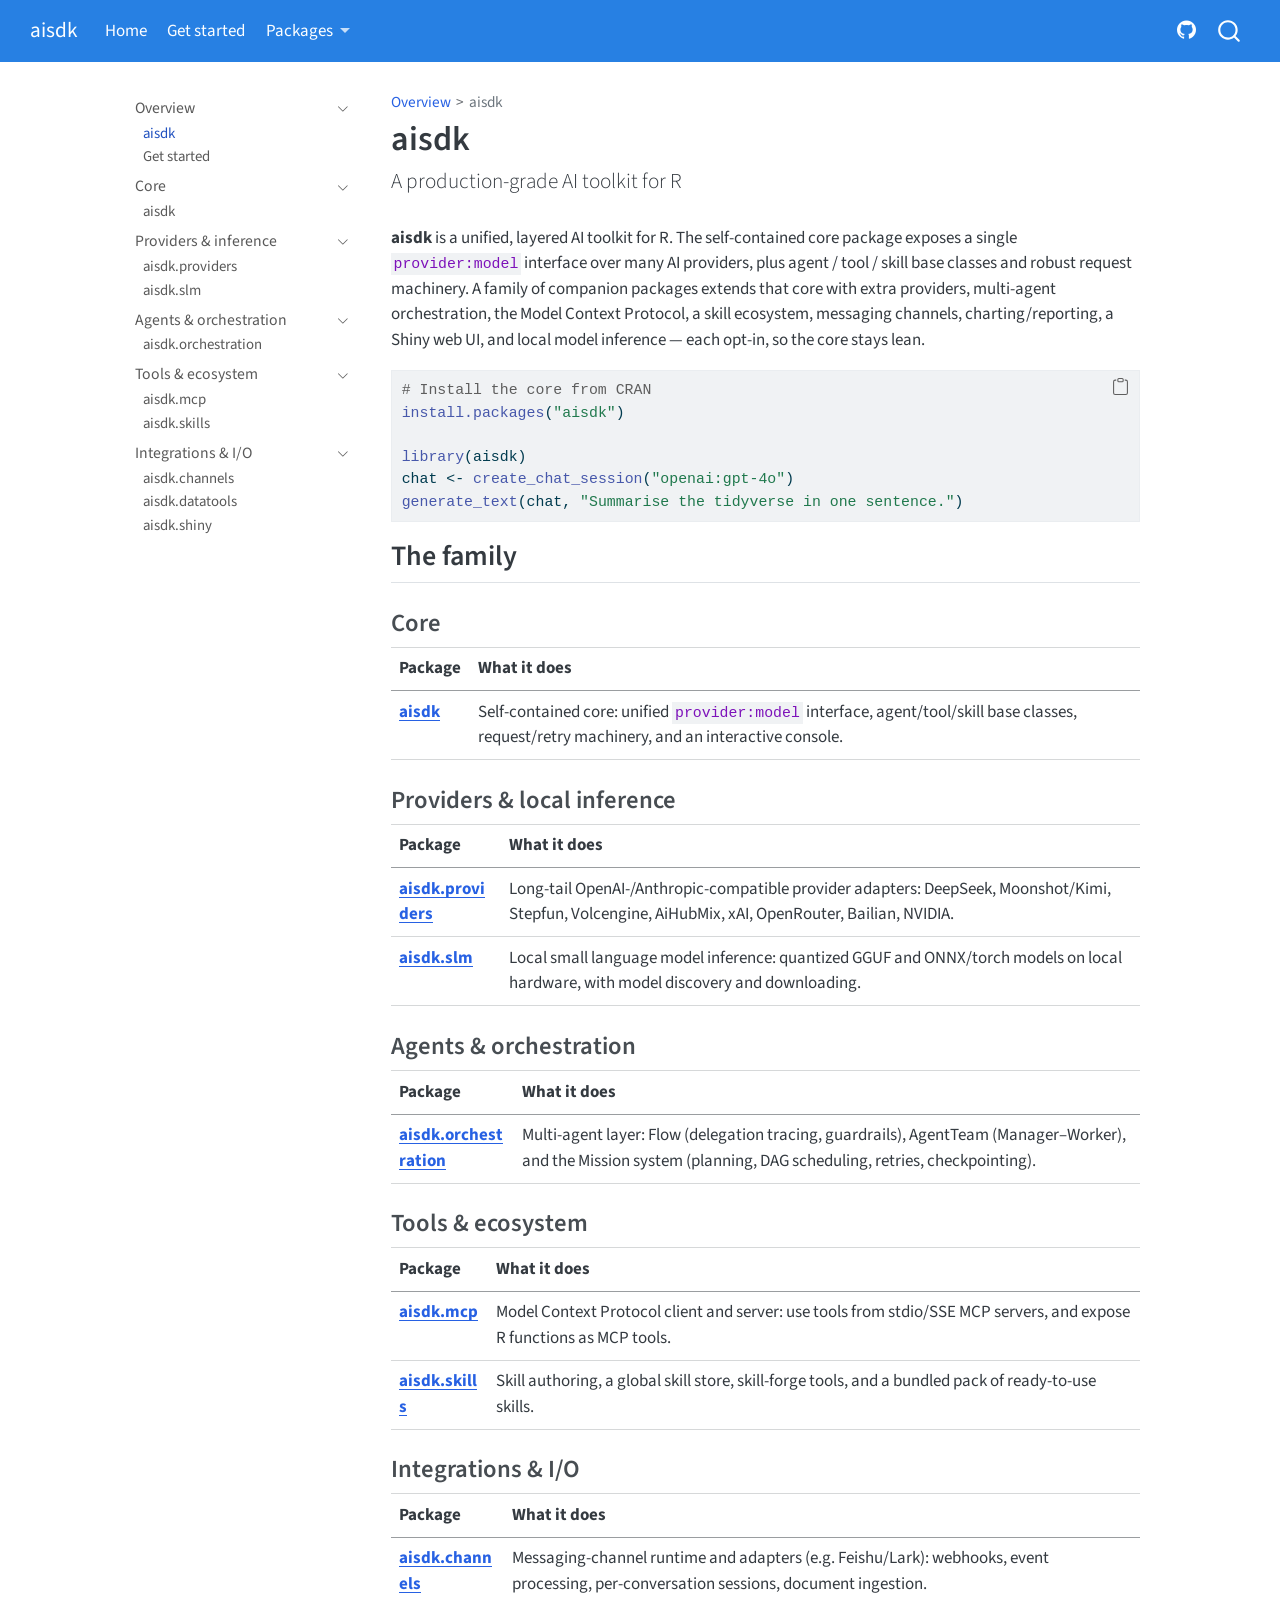
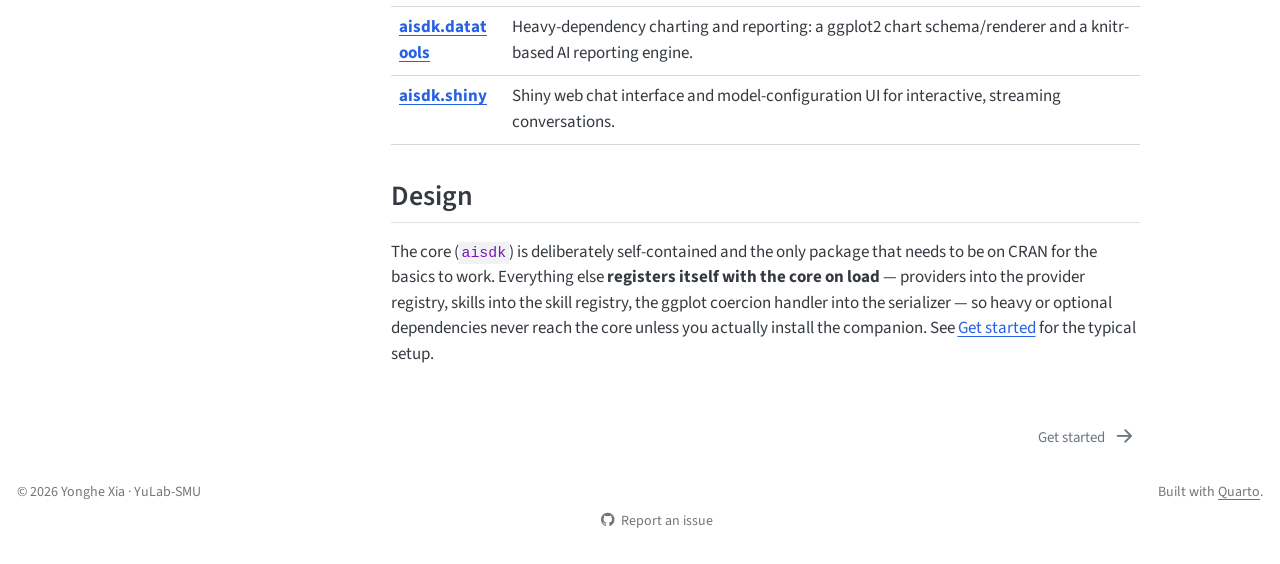
==== index.html @ 2c071e80 "deploy: 6eab7a9f416797c6654ba5c603236b5b524926e0" ====
<!DOCTYPE html>
<html xmlns="http://www.w3.org/1999/xhtml" lang="en" xml:lang="en"><head>

<meta charset="utf-8">
<meta name="generator" content="quarto-1.9.38">

<meta name="viewport" content="width=device-width, initial-scale=1.0, user-scalable=yes">


<title>aisdk</title>
<style>
/* Default styles provided by pandoc.
** See https://pandoc.org/MANUAL.html#variables-for-html for config info.
*/
code{white-space: pre-wrap;}
span.smallcaps{font-variant: small-caps;}
div.columns{display: flex; gap: min(4vw, 1.5em);}
div.column{flex: auto; overflow-x: auto;}
div.hanging-indent{margin-left: 1.5em; text-indent: -1.5em;}
ul.task-list{list-style: none;}
ul.task-list li input[type="checkbox"] {
  width: 0.8em;
  margin: 0 0.8em 0.2em -1em; /* quarto-specific, see https://github.com/quarto-dev/quarto-cli/issues/4556 */ 
  vertical-align: middle;
}
/* CSS for syntax highlighting */
html { -webkit-text-size-adjust: 100%; }
pre > code.sourceCode { white-space: pre; position: relative; }
pre > code.sourceCode > span { display: inline-block; line-height: 1.25; }
pre > code.sourceCode > span:empty { height: 1.2em; }
.sourceCode { overflow: visible; }
code.sourceCode > span { color: inherit; text-decoration: inherit; }
div.sourceCode { margin: 1em 0; }
pre.sourceCode { margin: 0; }
@media screen {
div.sourceCode { overflow: auto; }
}
@media print {
pre > code.sourceCode { white-space: pre-wrap; }
pre > code.sourceCode > span { text-indent: -5em; padding-left: 5em; }
}
pre.numberSource code
  { counter-reset: source-line 0; }
pre.numberSource code > span
  { position: relative; left: -4em; counter-increment: source-line; }
pre.numberSource code > span > a:first-child::before
  { content: counter(source-line);
    position: relative; left: -1em; text-align: right; vertical-align: baseline;
    border: none; display: inline-block;
    -webkit-touch-callout: none; -webkit-user-select: none;
    -khtml-user-select: none; -moz-user-select: none;
    -ms-user-select: none; user-select: none;
    padding: 0 4px; width: 4em;
  }
pre.numberSource { margin-left: 3em;  padding-left: 4px; }
div.sourceCode
  {   }
@media screen {
pre > code.sourceCode > span > a:first-child::before { text-decoration: underline; }
}
</style>


<script src="site_libs/quarto-nav/quarto-nav.js"></script>
<script src="site_libs/quarto-nav/headroom.min.js"></script>
<script src="site_libs/clipboard/clipboard.min.js"></script>
<script src="site_libs/quarto-search/autocomplete.umd.js"></script>
<script src="site_libs/quarto-search/fuse.min.js"></script>
<script src="site_libs/quarto-search/quarto-search.js"></script>
<meta name="quarto:offset" content="./">
<link href="./getting-started.html" rel="next">
<script src="site_libs/quarto-html/quarto.js" type="module"></script>
<script src="site_libs/quarto-html/tabsets/tabsets.js" type="module"></script>
<script src="site_libs/quarto-html/popper.min.js"></script>
<script src="site_libs/quarto-html/tippy.umd.min.js"></script>
<script src="site_libs/quarto-html/anchor.min.js"></script>
<link href="site_libs/quarto-html/tippy.css" rel="stylesheet">
<link href="site_libs/quarto-html/quarto-syntax-highlighting-15634bcf2e68342d4ad2dfa704d543f6.css" rel="stylesheet" id="quarto-text-highlighting-styles">
<script src="site_libs/bootstrap/bootstrap.min.js"></script>
<link href="site_libs/bootstrap/bootstrap-icons.css" rel="stylesheet">
<link href="site_libs/bootstrap/bootstrap-9aaadcc7bd3a96854312fb3be6956d5f.min.css" rel="stylesheet" append-hash="true" id="quarto-bootstrap" data-mode="light">
<script id="quarto-search-options" type="application/json">{
  "location": "navbar",
  "copy-button": false,
  "collapse-after": 3,
  "panel-placement": "end",
  "type": "overlay",
  "limit": 50,
  "keyboard-shortcut": [
    "f",
    "/",
    "s"
  ],
  "show-item-context": false,
  "language": {
    "search-no-results-text": "No results",
    "search-matching-documents-text": "matching documents",
    "search-copy-link-title": "Copy link to search",
    "search-hide-matches-text": "Hide additional matches",
    "search-more-match-text": "more match in this document",
    "search-more-matches-text": "more matches in this document",
    "search-clear-button-title": "Clear",
    "search-text-placeholder": "",
    "search-detached-cancel-button-title": "Cancel",
    "search-submit-button-title": "Submit",
    "search-label": "Search"
  }
}</script>


</head>

<body class="nav-sidebar floating nav-fixed fullcontent quarto-light">

<div id="quarto-search-results"></div>
  <header id="quarto-header" class="headroom fixed-top">
    <nav class="navbar navbar-expand-lg " data-bs-theme="dark">
      <div class="navbar-container container-fluid">
      <div class="navbar-brand-container mx-auto">
    <a class="navbar-brand" href="./index.html">
    <span class="navbar-title">aisdk</span>
    </a>
  </div>
            <div id="quarto-search" class="" title="Search"></div>
          <button class="navbar-toggler" type="button" data-bs-toggle="collapse" data-bs-target="#navbarCollapse" aria-controls="navbarCollapse" role="menu" aria-expanded="false" aria-label="Toggle navigation" onclick="if (window.quartoToggleHeadroom) { window.quartoToggleHeadroom(); }">
  <span class="navbar-toggler-icon"></span>
</button>
          <div class="collapse navbar-collapse" id="navbarCollapse">
            <ul class="navbar-nav navbar-nav-scroll me-auto">
  <li class="nav-item">
    <a class="nav-link active" href="./index.html" aria-current="page"> 
<span class="menu-text">Home</span></a>
  </li>  
  <li class="nav-item">
    <a class="nav-link" href="./getting-started.html"> 
<span class="menu-text">Get started</span></a>
  </li>  
  <li class="nav-item dropdown ">
    <a class="nav-link dropdown-toggle" href="#" id="nav-menu-packages" role="link" data-bs-toggle="dropdown" aria-expanded="false">
 <span class="menu-text">Packages</span>
    </a>
    <ul class="dropdown-menu" aria-labelledby="nav-menu-packages">    
        <li>
    <a class="dropdown-item" href="./packages/aisdk.html">
 <span class="dropdown-text">aisdk — core</span></a>
  </li>  
        <li><hr class="dropdown-divider"></li>
        <li>
    <a class="dropdown-item" href="./packages/aisdk.providers.html">
 <span class="dropdown-text">aisdk.providers — provider adapters</span></a>
  </li>  
        <li>
    <a class="dropdown-item" href="./packages/aisdk.slm.html">
 <span class="dropdown-text">aisdk.slm — local inference</span></a>
  </li>  
        <li><hr class="dropdown-divider"></li>
        <li>
    <a class="dropdown-item" href="./packages/aisdk.orchestration.html">
 <span class="dropdown-text">aisdk.orchestration — multi-agent</span></a>
  </li>  
        <li>
    <a class="dropdown-item" href="./packages/aisdk.mcp.html">
 <span class="dropdown-text">aisdk.mcp — MCP client/server</span></a>
  </li>  
        <li>
    <a class="dropdown-item" href="./packages/aisdk.skills.html">
 <span class="dropdown-text">aisdk.skills — skill ecosystem</span></a>
  </li>  
        <li><hr class="dropdown-divider"></li>
        <li>
    <a class="dropdown-item" href="./packages/aisdk.channels.html">
 <span class="dropdown-text">aisdk.channels — messaging</span></a>
  </li>  
        <li>
    <a class="dropdown-item" href="./packages/aisdk.datatools.html">
 <span class="dropdown-text">aisdk.datatools — charts &amp; reports</span></a>
  </li>  
        <li>
    <a class="dropdown-item" href="./packages/aisdk.shiny.html">
 <span class="dropdown-text">aisdk.shiny — web UI</span></a>
  </li>  
    </ul>
  </li>
</ul>
            <ul class="navbar-nav navbar-nav-scroll ms-auto">
  <li class="nav-item compact">
    <a class="nav-link" href="https://github.com/YuLab-SMU/aisdk"> <i class="bi bi-github" role="img" aria-label="GitHub">
</i> 
<span class="menu-text"></span></a>
  </li>  
</ul>
          </div> <!-- /navcollapse -->
            <div class="quarto-navbar-tools">
</div>
      </div> <!-- /container-fluid -->
    </nav>
  <nav class="quarto-secondary-nav">
    <div class="container-fluid d-flex">
      <button type="button" class="quarto-btn-toggle btn" data-bs-toggle="collapse" role="button" data-bs-target=".quarto-sidebar-collapse-item" aria-controls="quarto-sidebar" aria-expanded="false" aria-label="Toggle sidebar navigation" onclick="if (window.quartoToggleHeadroom) { window.quartoToggleHeadroom(); }">
        <i class="bi bi-layout-text-sidebar-reverse"></i>
      </button>
        <nav class="quarto-page-breadcrumbs" aria-label="breadcrumb"><ol class="breadcrumb"><li class="breadcrumb-item"><a href="./index.html">Overview</a></li><li class="breadcrumb-item"><a href="./index.html">aisdk</a></li></ol></nav>
        <a class="flex-grow-1" role="navigation" data-bs-toggle="collapse" data-bs-target=".quarto-sidebar-collapse-item" aria-controls="quarto-sidebar" aria-expanded="false" aria-label="Toggle sidebar navigation" onclick="if (window.quartoToggleHeadroom) { window.quartoToggleHeadroom(); }">      
        </a>
    </div>
  </nav>
</header>
<!-- content -->
<div id="quarto-content" class="quarto-container page-columns page-rows-contents page-layout-article page-navbar">
<!-- sidebar -->
  <nav id="quarto-sidebar" class="sidebar collapse collapse-horizontal quarto-sidebar-collapse-item sidebar-navigation floating overflow-auto">
    <div class="sidebar-menu-container"> 
    <ul class="list-unstyled mt-1">
        <li class="sidebar-item sidebar-item-section">
      <div class="sidebar-item-container"> 
            <a class="sidebar-item-text sidebar-link text-start" data-bs-toggle="collapse" data-bs-target="#quarto-sidebar-section-1" role="navigation" aria-expanded="true">
 <span class="menu-text">Overview</span></a>
          <a class="sidebar-item-toggle text-start" data-bs-toggle="collapse" data-bs-target="#quarto-sidebar-section-1" role="navigation" aria-expanded="true" aria-label="Toggle section">
            <i class="bi bi-chevron-right ms-2"></i>
          </a> 
      </div>
      <ul id="quarto-sidebar-section-1" class="collapse list-unstyled sidebar-section depth1 show">  
          <li class="sidebar-item">
  <div class="sidebar-item-container"> 
  <a href="./index.html" class="sidebar-item-text sidebar-link active">
 <span class="menu-text">aisdk</span></a>
  </div>
</li>
          <li class="sidebar-item">
  <div class="sidebar-item-container"> 
  <a href="./getting-started.html" class="sidebar-item-text sidebar-link">
 <span class="menu-text">Get started</span></a>
  </div>
</li>
      </ul>
  </li>
        <li class="sidebar-item sidebar-item-section">
      <div class="sidebar-item-container"> 
            <a class="sidebar-item-text sidebar-link text-start" data-bs-toggle="collapse" data-bs-target="#quarto-sidebar-section-2" role="navigation" aria-expanded="true">
 <span class="menu-text">Core</span></a>
          <a class="sidebar-item-toggle text-start" data-bs-toggle="collapse" data-bs-target="#quarto-sidebar-section-2" role="navigation" aria-expanded="true" aria-label="Toggle section">
            <i class="bi bi-chevron-right ms-2"></i>
          </a> 
      </div>
      <ul id="quarto-sidebar-section-2" class="collapse list-unstyled sidebar-section depth1 show">  
          <li class="sidebar-item">
  <div class="sidebar-item-container"> 
  <a href="./packages/aisdk.html" class="sidebar-item-text sidebar-link">
 <span class="menu-text">aisdk</span></a>
  </div>
</li>
      </ul>
  </li>
        <li class="sidebar-item sidebar-item-section">
      <div class="sidebar-item-container"> 
            <a class="sidebar-item-text sidebar-link text-start" data-bs-toggle="collapse" data-bs-target="#quarto-sidebar-section-3" role="navigation" aria-expanded="true">
 <span class="menu-text">Providers &amp; inference</span></a>
          <a class="sidebar-item-toggle text-start" data-bs-toggle="collapse" data-bs-target="#quarto-sidebar-section-3" role="navigation" aria-expanded="true" aria-label="Toggle section">
            <i class="bi bi-chevron-right ms-2"></i>
          </a> 
      </div>
      <ul id="quarto-sidebar-section-3" class="collapse list-unstyled sidebar-section depth1 show">  
          <li class="sidebar-item">
  <div class="sidebar-item-container"> 
  <a href="./packages/aisdk.providers.html" class="sidebar-item-text sidebar-link">
 <span class="menu-text">aisdk.providers</span></a>
  </div>
</li>
          <li class="sidebar-item">
  <div class="sidebar-item-container"> 
  <a href="./packages/aisdk.slm.html" class="sidebar-item-text sidebar-link">
 <span class="menu-text">aisdk.slm</span></a>
  </div>
</li>
      </ul>
  </li>
        <li class="sidebar-item sidebar-item-section">
      <div class="sidebar-item-container"> 
            <a class="sidebar-item-text sidebar-link text-start" data-bs-toggle="collapse" data-bs-target="#quarto-sidebar-section-4" role="navigation" aria-expanded="true">
 <span class="menu-text">Agents &amp; orchestration</span></a>
          <a class="sidebar-item-toggle text-start" data-bs-toggle="collapse" data-bs-target="#quarto-sidebar-section-4" role="navigation" aria-expanded="true" aria-label="Toggle section">
            <i class="bi bi-chevron-right ms-2"></i>
          </a> 
      </div>
      <ul id="quarto-sidebar-section-4" class="collapse list-unstyled sidebar-section depth1 show">  
          <li class="sidebar-item">
  <div class="sidebar-item-container"> 
  <a href="./packages/aisdk.orchestration.html" class="sidebar-item-text sidebar-link">
 <span class="menu-text">aisdk.orchestration</span></a>
  </div>
</li>
      </ul>
  </li>
        <li class="sidebar-item sidebar-item-section">
      <div class="sidebar-item-container"> 
            <a class="sidebar-item-text sidebar-link text-start" data-bs-toggle="collapse" data-bs-target="#quarto-sidebar-section-5" role="navigation" aria-expanded="true">
 <span class="menu-text">Tools &amp; ecosystem</span></a>
          <a class="sidebar-item-toggle text-start" data-bs-toggle="collapse" data-bs-target="#quarto-sidebar-section-5" role="navigation" aria-expanded="true" aria-label="Toggle section">
            <i class="bi bi-chevron-right ms-2"></i>
          </a> 
      </div>
      <ul id="quarto-sidebar-section-5" class="collapse list-unstyled sidebar-section depth1 show">  
          <li class="sidebar-item">
  <div class="sidebar-item-container"> 
  <a href="./packages/aisdk.mcp.html" class="sidebar-item-text sidebar-link">
 <span class="menu-text">aisdk.mcp</span></a>
  </div>
</li>
          <li class="sidebar-item">
  <div class="sidebar-item-container"> 
  <a href="./packages/aisdk.skills.html" class="sidebar-item-text sidebar-link">
 <span class="menu-text">aisdk.skills</span></a>
  </div>
</li>
      </ul>
  </li>
        <li class="sidebar-item sidebar-item-section">
      <div class="sidebar-item-container"> 
            <a class="sidebar-item-text sidebar-link text-start" data-bs-toggle="collapse" data-bs-target="#quarto-sidebar-section-6" role="navigation" aria-expanded="true">
 <span class="menu-text">Integrations &amp; I/O</span></a>
          <a class="sidebar-item-toggle text-start" data-bs-toggle="collapse" data-bs-target="#quarto-sidebar-section-6" role="navigation" aria-expanded="true" aria-label="Toggle section">
            <i class="bi bi-chevron-right ms-2"></i>
          </a> 
      </div>
      <ul id="quarto-sidebar-section-6" class="collapse list-unstyled sidebar-section depth1 show">  
          <li class="sidebar-item">
  <div class="sidebar-item-container"> 
  <a href="./packages/aisdk.channels.html" class="sidebar-item-text sidebar-link">
 <span class="menu-text">aisdk.channels</span></a>
  </div>
</li>
          <li class="sidebar-item">
  <div class="sidebar-item-container"> 
  <a href="./packages/aisdk.datatools.html" class="sidebar-item-text sidebar-link">
 <span class="menu-text">aisdk.datatools</span></a>
  </div>
</li>
          <li class="sidebar-item">
  <div class="sidebar-item-container"> 
  <a href="./packages/aisdk.shiny.html" class="sidebar-item-text sidebar-link">
 <span class="menu-text">aisdk.shiny</span></a>
  </div>
</li>
      </ul>
  </li>
    </ul>
    </div>
</nav>
<div id="quarto-sidebar-glass" class="quarto-sidebar-collapse-item" data-bs-toggle="collapse" data-bs-target=".quarto-sidebar-collapse-item"></div>
<!-- margin-sidebar -->
    
<!-- main -->
<main class="content" id="quarto-document-content">

<header id="title-block-header" class="quarto-title-block default"><nav class="quarto-page-breadcrumbs quarto-title-breadcrumbs d-none d-lg-block" aria-label="breadcrumb"><ol class="breadcrumb"><li class="breadcrumb-item"><a href="./index.html">Overview</a></li><li class="breadcrumb-item"><a href="./index.html">aisdk</a></li></ol></nav>
<div class="quarto-title">
<h1 class="title">aisdk</h1>
<p class="subtitle lead">A production-grade AI toolkit for R</p>
</div>



<div class="quarto-title-meta">

    
  
    
  </div>
  


</header>


<p><strong>aisdk</strong> is a unified, layered AI toolkit for R. The self-contained core package exposes a single <code>provider:model</code> interface over many AI providers, plus agent / tool / skill base classes and robust request machinery. A family of companion packages extends that core with extra providers, multi-agent orchestration, the Model Context Protocol, a skill ecosystem, messaging channels, charting/reporting, a Shiny web UI, and local model inference — each opt-in, so the core stays lean.</p>
<div class="code-copy-outer-scaffold"><div class="sourceCode" id="cb1"><pre class="sourceCode r code-with-copy"><code class="sourceCode r"><span id="cb1-1"><a href="#cb1-1" aria-hidden="true" tabindex="-1"></a><span class="co"># Install the core from CRAN</span></span>
<span id="cb1-2"><a href="#cb1-2" aria-hidden="true" tabindex="-1"></a><span class="fu">install.packages</span>(<span class="st">"aisdk"</span>)</span>
<span id="cb1-3"><a href="#cb1-3" aria-hidden="true" tabindex="-1"></a></span>
<span id="cb1-4"><a href="#cb1-4" aria-hidden="true" tabindex="-1"></a><span class="fu">library</span>(aisdk)</span>
<span id="cb1-5"><a href="#cb1-5" aria-hidden="true" tabindex="-1"></a>chat <span class="ot">&lt;-</span> <span class="fu">create_chat_session</span>(<span class="st">"openai:gpt-4o"</span>)</span>
<span id="cb1-6"><a href="#cb1-6" aria-hidden="true" tabindex="-1"></a><span class="fu">generate_text</span>(chat, <span class="st">"Summarise the tidyverse in one sentence."</span>)</span></code></pre></div><button title="Copy to Clipboard" class="code-copy-button"><i class="bi"></i></button></div>
<section id="the-family" class="level2">
<h2 class="anchored" data-anchor-id="the-family">The family</h2>
<section id="core" class="level3">
<h3 class="anchored" data-anchor-id="core">Core</h3>
<table class="caption-top table">
<thead>
<tr class="header">
<th>Package</th>
<th>What it does</th>
</tr>
</thead>
<tbody>
<tr class="odd">
<td><a href="./packages/aisdk.html"><strong>aisdk</strong></a></td>
<td>Self-contained core: unified <code>provider:model</code> interface, agent/tool/skill base classes, request/retry machinery, and an interactive console.</td>
</tr>
</tbody>
</table>
</section>
<section id="providers-local-inference" class="level3">
<h3 class="anchored" data-anchor-id="providers-local-inference">Providers &amp; local inference</h3>
<table class="caption-top table">
<thead>
<tr class="header">
<th>Package</th>
<th>What it does</th>
</tr>
</thead>
<tbody>
<tr class="odd">
<td><a href="./packages/aisdk.providers.html"><strong>aisdk.providers</strong></a></td>
<td>Long-tail OpenAI-/Anthropic-compatible provider adapters: DeepSeek, Moonshot/Kimi, Stepfun, Volcengine, AiHubMix, xAI, OpenRouter, Bailian, NVIDIA.</td>
</tr>
<tr class="even">
<td><a href="./packages/aisdk.slm.html"><strong>aisdk.slm</strong></a></td>
<td>Local small language model inference: quantized GGUF and ONNX/torch models on local hardware, with model discovery and downloading.</td>
</tr>
</tbody>
</table>
</section>
<section id="agents-orchestration" class="level3">
<h3 class="anchored" data-anchor-id="agents-orchestration">Agents &amp; orchestration</h3>
<table class="caption-top table">
<thead>
<tr class="header">
<th>Package</th>
<th>What it does</th>
</tr>
</thead>
<tbody>
<tr class="odd">
<td><a href="./packages/aisdk.orchestration.html"><strong>aisdk.orchestration</strong></a></td>
<td>Multi-agent layer: Flow (delegation tracing, guardrails), AgentTeam (Manager–Worker), and the Mission system (planning, DAG scheduling, retries, checkpointing).</td>
</tr>
</tbody>
</table>
</section>
<section id="tools-ecosystem" class="level3">
<h3 class="anchored" data-anchor-id="tools-ecosystem">Tools &amp; ecosystem</h3>
<table class="caption-top table">
<thead>
<tr class="header">
<th>Package</th>
<th>What it does</th>
</tr>
</thead>
<tbody>
<tr class="odd">
<td><a href="./packages/aisdk.mcp.html"><strong>aisdk.mcp</strong></a></td>
<td>Model Context Protocol client and server: use tools from stdio/SSE MCP servers, and expose R functions as MCP tools.</td>
</tr>
<tr class="even">
<td><a href="./packages/aisdk.skills.html"><strong>aisdk.skills</strong></a></td>
<td>Skill authoring, a global skill store, skill-forge tools, and a bundled pack of ready-to-use skills.</td>
</tr>
</tbody>
</table>
</section>
<section id="integrations-io" class="level3">
<h3 class="anchored" data-anchor-id="integrations-io">Integrations &amp; I/O</h3>
<table class="caption-top table">
<thead>
<tr class="header">
<th>Package</th>
<th>What it does</th>
</tr>
</thead>
<tbody>
<tr class="odd">
<td><a href="./packages/aisdk.channels.html"><strong>aisdk.channels</strong></a></td>
<td>Messaging-channel runtime and adapters (e.g.&nbsp;Feishu/Lark): webhooks, event processing, per-conversation sessions, document ingestion.</td>
</tr>
<tr class="even">
<td><a href="./packages/aisdk.datatools.html"><strong>aisdk.datatools</strong></a></td>
<td>Heavy-dependency charting and reporting: a ggplot2 chart schema/renderer and a knitr-based AI reporting engine.</td>
</tr>
<tr class="odd">
<td><a href="./packages/aisdk.shiny.html"><strong>aisdk.shiny</strong></a></td>
<td>Shiny web chat interface and model-configuration UI for interactive, streaming conversations.</td>
</tr>
</tbody>
</table>
</section>
</section>
<section id="design" class="level2">
<h2 class="anchored" data-anchor-id="design">Design</h2>
<p>The core (<code>aisdk</code>) is deliberately self-contained and the only package that needs to be on CRAN for the basics to work. Everything else <strong>registers itself with the core on load</strong> — providers into the provider registry, skills into the skill registry, the ggplot coercion handler into the serializer — so heavy or optional dependencies never reach the core unless you actually install the companion. See <a href="./getting-started.html">Get started</a> for the typical setup.</p>


</section>

</main> <!-- /main -->
<script id="quarto-html-after-body" type="application/javascript">
  window.document.addEventListener("DOMContentLoaded", function (event) {
    const icon = "";
    const anchorJS = new window.AnchorJS();
    anchorJS.options = {
      placement: 'right',
      icon: icon
    };
    anchorJS.add('.anchored');
    const isCodeAnnotation = (el) => {
      for (const clz of el.classList) {
        if (clz.startsWith('code-annotation-')) {                     
          return true;
        }
      }
      return false;
    }
    const onCopySuccess = function(e) {
      // button target
      const button = e.trigger;
      // don't keep focus
      button.blur();
      // flash "checked"
      button.classList.add('code-copy-button-checked');
      var currentTitle = button.getAttribute("title");
      button.setAttribute("title", "Copied!");
      let tooltip;
      if (window.bootstrap) {
        button.setAttribute("data-bs-toggle", "tooltip");
        button.setAttribute("data-bs-placement", "left");
        button.setAttribute("data-bs-title", "Copied!");
        tooltip = new bootstrap.Tooltip(button, 
          { trigger: "manual", 
            customClass: "code-copy-button-tooltip",
            offset: [0, -8]});
        tooltip.show();    
      }
      setTimeout(function() {
        if (tooltip) {
          tooltip.hide();
          button.removeAttribute("data-bs-title");
          button.removeAttribute("data-bs-toggle");
          button.removeAttribute("data-bs-placement");
        }
        button.setAttribute("title", currentTitle);
        button.classList.remove('code-copy-button-checked');
      }, 1000);
      // clear code selection
      e.clearSelection();
    }
    const getTextToCopy = function(trigger) {
      const outerScaffold = trigger.parentElement.cloneNode(true);
      const codeEl = outerScaffold.querySelector('code');
      for (const childEl of codeEl.children) {
        if (isCodeAnnotation(childEl)) {
          childEl.remove();
        }
      }
      return codeEl.innerText;
    }
    const clipboard = new window.ClipboardJS('.code-copy-button:not([data-in-quarto-modal])', {
      text: getTextToCopy
    });
    clipboard.on('success', onCopySuccess);
    if (window.document.getElementById('quarto-embedded-source-code-modal')) {
      const clipboardModal = new window.ClipboardJS('.code-copy-button[data-in-quarto-modal]', {
        text: getTextToCopy,
        container: window.document.getElementById('quarto-embedded-source-code-modal')
      });
      clipboardModal.on('success', onCopySuccess);
    }
      var localhostRegex = new RegExp(/^(?:http|https):\/\/localhost\:?[0-9]*\//);
      var mailtoRegex = new RegExp(/^mailto:/);
        var filterRegex = new RegExp("https:\/\/yulab-smu\.github\.io\/aisdk-docs\/");
      var isInternal = (href) => {
          return filterRegex.test(href) || localhostRegex.test(href) || mailtoRegex.test(href);
      }
      // Inspect non-navigation links and adorn them if external
     var links = window.document.querySelectorAll('a[href]:not(.nav-link):not(.navbar-brand):not(.toc-action):not(.sidebar-link):not(.sidebar-item-toggle):not(.pagination-link):not(.no-external):not([aria-hidden]):not(.dropdown-item):not(.quarto-navigation-tool):not(.about-link)');
      for (var i=0; i<links.length; i++) {
        const link = links[i];
        if (!isInternal(link.href)) {
          // undo the damage that might have been done by quarto-nav.js in the case of
          // links that we want to consider external
          if (link.dataset.originalHref !== undefined) {
            link.href = link.dataset.originalHref;
          }
        }
      }
    function tippyHover(el, contentFn, onTriggerFn, onUntriggerFn) {
      const config = {
        allowHTML: true,
        maxWidth: 500,
        delay: 100,
        arrow: false,
        appendTo: function(el) {
            return el.parentElement;
        },
        interactive: true,
        interactiveBorder: 10,
        theme: 'quarto',
        placement: 'bottom-start',
      };
      if (contentFn) {
        config.content = contentFn;
      }
      if (onTriggerFn) {
        config.onTrigger = onTriggerFn;
      }
      if (onUntriggerFn) {
        config.onUntrigger = onUntriggerFn;
      }
      window.tippy(el, config); 
    }
    const noterefs = window.document.querySelectorAll('a[role="doc-noteref"]');
    for (var i=0; i<noterefs.length; i++) {
      const ref = noterefs[i];
      tippyHover(ref, function() {
        // use id or data attribute instead here
        let href = ref.getAttribute('data-footnote-href') || ref.getAttribute('href');
        try { href = new URL(href).hash; } catch {}
        const id = href.replace(/^#\/?/, "");
        const note = window.document.getElementById(id);
        if (note) {
          return note.innerHTML;
        } else {
          return "";
        }
      });
    }
    const xrefs = window.document.querySelectorAll('a.quarto-xref');
    const processXRef = (id, note) => {
      // Strip column container classes
      const stripColumnClz = (el) => {
        el.classList.remove("page-full", "page-columns");
        if (el.children) {
          for (const child of el.children) {
            stripColumnClz(child);
          }
        }
      }
      stripColumnClz(note)
      if (id === null || id.startsWith('sec-')) {
        // Special case sections, only their first couple elements
        const container = document.createElement("div");
        if (note.children && note.children.length > 2) {
          container.appendChild(note.children[0].cloneNode(true));
          for (let i = 1; i < note.children.length; i++) {
            const child = note.children[i];
            if (child.tagName === "P" && child.innerText === "") {
              continue;
            } else {
              container.appendChild(child.cloneNode(true));
              break;
            }
          }
          if (window.Quarto?.typesetMath) {
            window.Quarto.typesetMath(container);
          }
          return container.innerHTML
        } else {
          if (window.Quarto?.typesetMath) {
            window.Quarto.typesetMath(note);
          }
          return note.innerHTML;
        }
      } else {
        // Remove any anchor links if they are present
        const anchorLink = note.querySelector('a.anchorjs-link');
        if (anchorLink) {
          anchorLink.remove();
        }
        if (window.Quarto?.typesetMath) {
          window.Quarto.typesetMath(note);
        }
        if (note.classList.contains("callout")) {
          return note.outerHTML;
        } else {
          return note.innerHTML;
        }
      }
    }
    for (var i=0; i<xrefs.length; i++) {
      const xref = xrefs[i];
      tippyHover(xref, undefined, function(instance) {
        instance.disable();
        let url = xref.getAttribute('href');
        let hash = undefined; 
        if (url.startsWith('#')) {
          hash = url;
        } else {
          try { hash = new URL(url).hash; } catch {}
        }
        if (hash) {
          const id = hash.replace(/^#\/?/, "");
          const note = window.document.getElementById(id);
          if (note !== null) {
            try {
              const html = processXRef(id, note.cloneNode(true));
              instance.setContent(html);
            } finally {
              instance.enable();
              instance.show();
            }
          } else {
            // See if we can fetch this
            fetch(url.split('#')[0])
            .then(res => res.text())
            .then(html => {
              const parser = new DOMParser();
              const htmlDoc = parser.parseFromString(html, "text/html");
              const note = htmlDoc.getElementById(id);
              if (note !== null) {
                const html = processXRef(id, note);
                instance.setContent(html);
              } 
            }).finally(() => {
              instance.enable();
              instance.show();
            });
          }
        } else {
          // See if we can fetch a full url (with no hash to target)
          // This is a special case and we should probably do some content thinning / targeting
          fetch(url)
          .then(res => res.text())
          .then(html => {
            const parser = new DOMParser();
            const htmlDoc = parser.parseFromString(html, "text/html");
            const note = htmlDoc.querySelector('main.content');
            if (note !== null) {
              // This should only happen for chapter cross references
              // (since there is no id in the URL)
              // remove the first header
              if (note.children.length > 0 && note.children[0].tagName === "HEADER") {
                note.children[0].remove();
              }
              const html = processXRef(null, note);
              instance.setContent(html);
            } 
          }).finally(() => {
            instance.enable();
            instance.show();
          });
        }
      }, function(instance) {
      });
    }
        let selectedAnnoteEl;
        const selectorForAnnotation = ( cell, annotation) => {
          let cellAttr = 'data-code-cell="' + cell + '"';
          let lineAttr = 'data-code-annotation="' +  annotation + '"';
          const selector = 'span[' + cellAttr + '][' + lineAttr + ']';
          return selector;
        }
        const selectCodeLines = (annoteEl) => {
          const doc = window.document;
          const targetCell = annoteEl.getAttribute("data-target-cell");
          const targetAnnotation = annoteEl.getAttribute("data-target-annotation");
          const annoteSpan = window.document.querySelector(selectorForAnnotation(targetCell, targetAnnotation));
          const lines = annoteSpan.getAttribute("data-code-lines").split(",");
          const lineIds = lines.map((line) => {
            return targetCell + "-" + line;
          })
          let top = null;
          let height = null;
          let parent = null;
          if (lineIds.length > 0) {
              //compute the position of the single el (top and bottom and make a div)
              const el = window.document.getElementById(lineIds[0]);
              top = el.offsetTop;
              height = el.offsetHeight;
              parent = el.parentElement.parentElement;
            if (lineIds.length > 1) {
              const lastEl = window.document.getElementById(lineIds[lineIds.length - 1]);
              const bottom = lastEl.offsetTop + lastEl.offsetHeight;
              height = bottom - top;
            }
            if (top !== null && height !== null && parent !== null) {
              // cook up a div (if necessary) and position it 
              let div = window.document.getElementById("code-annotation-line-highlight");
              if (div === null) {
                div = window.document.createElement("div");
                div.setAttribute("id", "code-annotation-line-highlight");
                div.style.position = 'absolute';
                parent.appendChild(div);
              }
              div.style.top = top - 2 + "px";
              div.style.height = height + 4 + "px";
              div.style.left = 0;
              let gutterDiv = window.document.getElementById("code-annotation-line-highlight-gutter");
              if (gutterDiv === null) {
                gutterDiv = window.document.createElement("div");
                gutterDiv.setAttribute("id", "code-annotation-line-highlight-gutter");
                gutterDiv.style.position = 'absolute';
                const codeCell = window.document.getElementById(targetCell);
                const gutter = codeCell.querySelector('.code-annotation-gutter');
                gutter.appendChild(gutterDiv);
              }
              gutterDiv.style.top = top - 2 + "px";
              gutterDiv.style.height = height + 4 + "px";
            }
            selectedAnnoteEl = annoteEl;
          }
        };
        const unselectCodeLines = () => {
          const elementsIds = ["code-annotation-line-highlight", "code-annotation-line-highlight-gutter"];
          elementsIds.forEach((elId) => {
            const div = window.document.getElementById(elId);
            if (div) {
              div.remove();
            }
          });
          selectedAnnoteEl = undefined;
        };
          // Handle positioning of the toggle
      window.addEventListener(
        "resize",
        throttle(() => {
          elRect = undefined;
          if (selectedAnnoteEl) {
            selectCodeLines(selectedAnnoteEl);
          }
        }, 10)
      );
      function throttle(fn, ms) {
      let throttle = false;
      let timer;
        return (...args) => {
          if(!throttle) { // first call gets through
              fn.apply(this, args);
              throttle = true;
          } else { // all the others get throttled
              if(timer) clearTimeout(timer); // cancel #2
              timer = setTimeout(() => {
                fn.apply(this, args);
                timer = throttle = false;
              }, ms);
          }
        };
      }
        // Attach click handler to the DT
        const annoteDls = window.document.querySelectorAll('dt[data-target-cell]');
        for (const annoteDlNode of annoteDls) {
          annoteDlNode.addEventListener('click', (event) => {
            const clickedEl = event.target;
            if (clickedEl !== selectedAnnoteEl) {
              unselectCodeLines();
              const activeEl = window.document.querySelector('dt[data-target-cell].code-annotation-active');
              if (activeEl) {
                activeEl.classList.remove('code-annotation-active');
              }
              selectCodeLines(clickedEl);
              clickedEl.classList.add('code-annotation-active');
            } else {
              // Unselect the line
              unselectCodeLines();
              clickedEl.classList.remove('code-annotation-active');
            }
          });
        }
    const findCites = (el) => {
      const parentEl = el.parentElement;
      if (parentEl) {
        const cites = parentEl.dataset.cites;
        if (cites) {
          return {
            el,
            cites: cites.split(' ')
          };
        } else {
          return findCites(el.parentElement)
        }
      } else {
        return undefined;
      }
    };
    var bibliorefs = window.document.querySelectorAll('a[role="doc-biblioref"]');
    for (var i=0; i<bibliorefs.length; i++) {
      const ref = bibliorefs[i];
      const citeInfo = findCites(ref);
      if (citeInfo) {
        tippyHover(citeInfo.el, function() {
          var popup = window.document.createElement('div');
          citeInfo.cites.forEach(function(cite) {
            var citeDiv = window.document.createElement('div');
            citeDiv.classList.add('hanging-indent');
            citeDiv.classList.add('csl-entry');
            var biblioDiv = window.document.getElementById('ref-' + cite);
            if (biblioDiv) {
              citeDiv.innerHTML = biblioDiv.innerHTML;
            }
            popup.appendChild(citeDiv);
          });
          return popup.innerHTML;
        });
      }
    }
  });
  </script>
<nav class="page-navigation">
  <div class="nav-page nav-page-previous">
  </div>
  <div class="nav-page nav-page-next">
      <a href="./getting-started.html" class="pagination-link" aria-label="Get started">
        <span class="nav-page-text">Get started</span> <i class="bi bi-arrow-right-short"></i>
      </a>
  </div>
</nav>
</div> <!-- /content -->
<footer class="footer">
  <div class="nav-footer">
    <div class="nav-footer-left">
<p>© 2026 Yonghe Xia · YuLab-SMU</p>
</div>   
    <div class="nav-footer-center">
      &nbsp;
    <div class="toc-actions"><ul><li><a href="https://github.com/YuLab-SMU/aisdk-docs/issues/new" class="toc-action"><i class="bi bi-github"></i>Report an issue</a></li></ul></div></div>
    <div class="nav-footer-right">
<p>Built with <a href="https://quarto.org">Quarto</a>.</p>
</div>
  </div>
</footer>




</body></html>
---- site_libs/quarto-html/tippy.css ----
.tippy-box[data-animation=fade][data-state=hidden]{opacity:0}[data-tippy-root]{max-width:calc(100vw - 10px)}.tippy-box{position:relative;background-color:#333;color:#fff;border-radius:4px;font-size:14px;line-height:1.4;white-space:normal;outline:0;transition-property:transform,visibility,opacity}.tippy-box[data-placement^=top]>.tippy-arrow{bottom:0}.tippy-box[data-placement^=top]>.tippy-arrow:before{bottom:-7px;left:0;border-width:8px 8px 0;border-top-color:initial;transform-origin:center top}.tippy-box[data-placement^=bottom]>.tippy-arrow{top:0}.tippy-box[data-placement^=bottom]>.tippy-arrow:before{top:-7px;left:0;border-width:0 8px 8px;border-bottom-color:initial;transform-origin:center bottom}.tippy-box[data-placement^=left]>.tippy-arrow{right:0}.tippy-box[data-placement^=left]>.tippy-arrow:before{border-width:8px 0 8px 8px;border-left-color:initial;right:-7px;transform-origin:center left}.tippy-box[data-placement^=right]>.tippy-arrow{left:0}.tippy-box[data-placement^=right]>.tippy-arrow:before{left:-7px;border-width:8px 8px 8px 0;border-right-color:initial;transform-origin:center right}.tippy-box[data-inertia][data-state=visible]{transition-timing-function:cubic-bezier(.54,1.5,.38,1.11)}.tippy-arrow{width:16px;height:16px;color:#333}.tippy-arrow:before{content:"";position:absolute;border-color:transparent;border-style:solid}.tippy-content{position:relative;padding:5px 9px;z-index:1}
---- site_libs/quarto-html/quarto-syntax-highlighting-15634bcf2e68342d4ad2dfa704d543f6.css ----
/* quarto syntax highlight colors */
:root {
  --quarto-hl-ot-color: #003B4F;
  --quarto-hl-at-color: #657422;
  --quarto-hl-ss-color: #20794D;
  --quarto-hl-an-color: #5E5E5E;
  --quarto-hl-fu-color: #4758AB;
  --quarto-hl-st-color: #20794D;
  --quarto-hl-cf-color: #003B4F;
  --quarto-hl-op-color: #5E5E5E;
  --quarto-hl-er-color: #AD0000;
  --quarto-hl-bn-color: #AD0000;
  --quarto-hl-al-color: #AD0000;
  --quarto-hl-va-color: #111111;
  --quarto-hl-bu-color: inherit;
  --quarto-hl-ex-color: inherit;
  --quarto-hl-pp-color: #AD0000;
  --quarto-hl-in-color: #5E5E5E;
  --quarto-hl-vs-color: #20794D;
  --quarto-hl-wa-color: #5E5E5E;
  --quarto-hl-do-color: #5E5E5E;
  --quarto-hl-im-color: #00769E;
  --quarto-hl-ch-color: #20794D;
  --quarto-hl-dt-color: #AD0000;
  --quarto-hl-fl-color: #AD0000;
  --quarto-hl-co-color: #5E5E5E;
  --quarto-hl-cv-color: #5E5E5E;
  --quarto-hl-cn-color: #8f5902;
  --quarto-hl-sc-color: #5E5E5E;
  --quarto-hl-dv-color: #AD0000;
  --quarto-hl-kw-color: #003B4F;
}

/* other quarto variables */
:root {
  --quarto-font-monospace: SFMono-Regular, Menlo, Monaco, Consolas, "Liberation Mono", "Courier New", monospace;
}

/* syntax highlight based on Pandoc's rules */
pre > code.sourceCode > span {
  color: #003B4F;
}

code.sourceCode > span {
  color: #003B4F;
}

div.sourceCode,
div.sourceCode pre.sourceCode {
  color: #003B4F;
}

/* Normal */
code span {
  color: #003B4F;
}

/* Alert */
code span.al {
  color: #AD0000;
  font-style: inherit;
}

/* Annotation */
code span.an {
  color: #5E5E5E;
  font-style: inherit;
}

/* Attribute */
code span.at {
  color: #657422;
  font-style: inherit;
}

/* BaseN */
code span.bn {
  color: #AD0000;
  font-style: inherit;
}

/* BuiltIn */
code span.bu {
  font-style: inherit;
}

/* ControlFlow */
code span.cf {
  color: #003B4F;
  font-weight: bold;
  font-style: inherit;
}

/* Char */
code span.ch {
  color: #20794D;
  font-style: inherit;
}

/* Constant */
code span.cn {
  color: #8f5902;
  font-style: inherit;
}

/* Comment */
code span.co {
  color: #5E5E5E;
  font-style: inherit;
}

/* CommentVar */
code span.cv {
  color: #5E5E5E;
  font-style: italic;
}

/* Documentation */
code span.do {
  color: #5E5E5E;
  font-style: italic;
}

/* DataType */
code span.dt {
  color: #AD0000;
  font-style: inherit;
}

/* DecVal */
code span.dv {
  color: #AD0000;
  font-style: inherit;
}

/* Error */
code span.er {
  color: #AD0000;
  font-style: inherit;
}

/* Extension */
code span.ex {
  font-style: inherit;
}

/* Float */
code span.fl {
  color: #AD0000;
  font-style: inherit;
}

/* Function */
code span.fu {
  color: #4758AB;
  font-style: inherit;
}

/* Import */
code span.im {
  color: #00769E;
  font-style: inherit;
}

/* Information */
code span.in {
  color: #5E5E5E;
  font-style: inherit;
}

/* Keyword */
code span.kw {
  color: #003B4F;
  font-weight: bold;
  font-style: inherit;
}

/* Operator */
code span.op {
  color: #5E5E5E;
  font-style: inherit;
}

/* Other */
code span.ot {
  color: #003B4F;
  font-style: inherit;
}

/* Preprocessor */
code span.pp {
  color: #AD0000;
  font-style: inherit;
}

/* SpecialChar */
code span.sc {
  color: #5E5E5E;
  font-style: inherit;
}

/* SpecialString */
code span.ss {
  color: #20794D;
  font-style: inherit;
}

/* String */
code span.st {
  color: #20794D;
  font-style: inherit;
}

/* Variable */
code span.va {
  color: #111111;
  font-style: inherit;
}

/* VerbatimString */
code span.vs {
  color: #20794D;
  font-style: inherit;
}

/* Warning */
code span.wa {
  color: #5E5E5E;
  font-style: italic;
}

.prevent-inlining {
  content: "</";
}

/*# sourceMappingURL=f23921c56f73e400b49028c9186a1aa0.css.map */
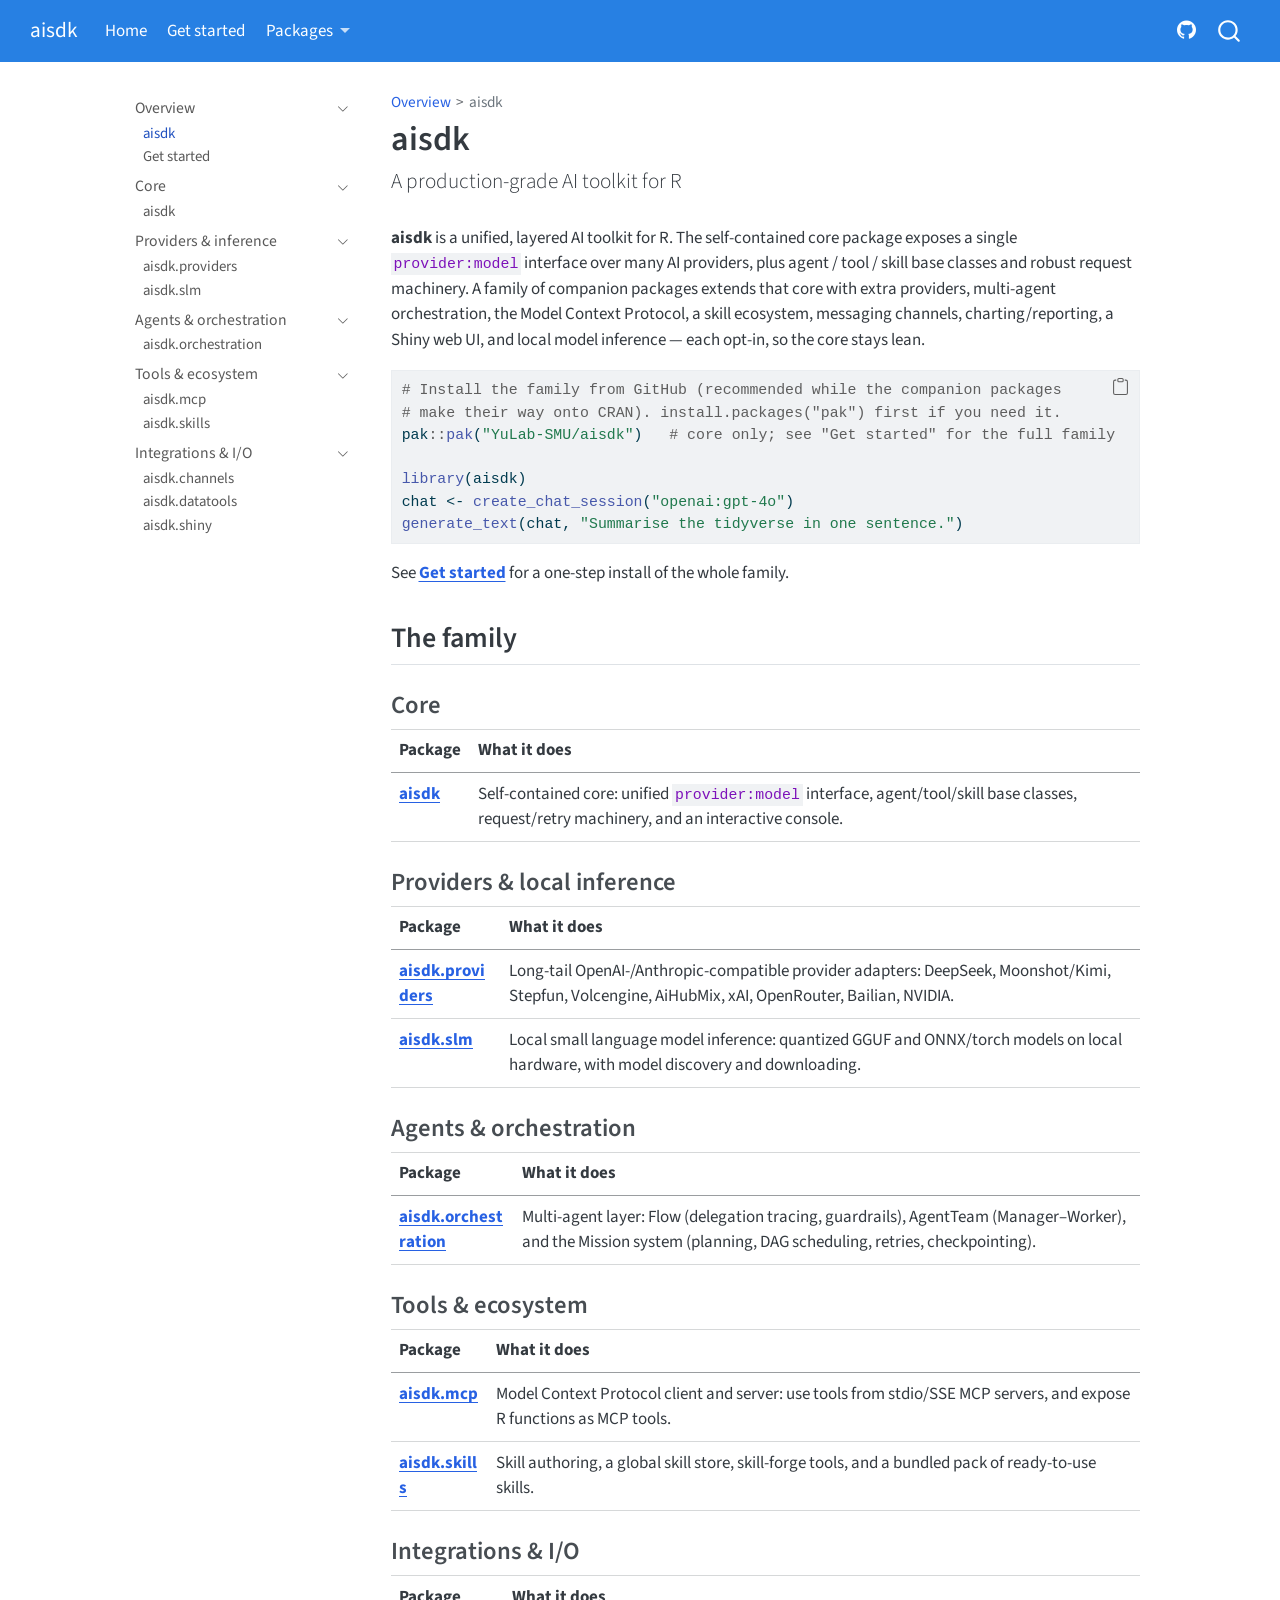
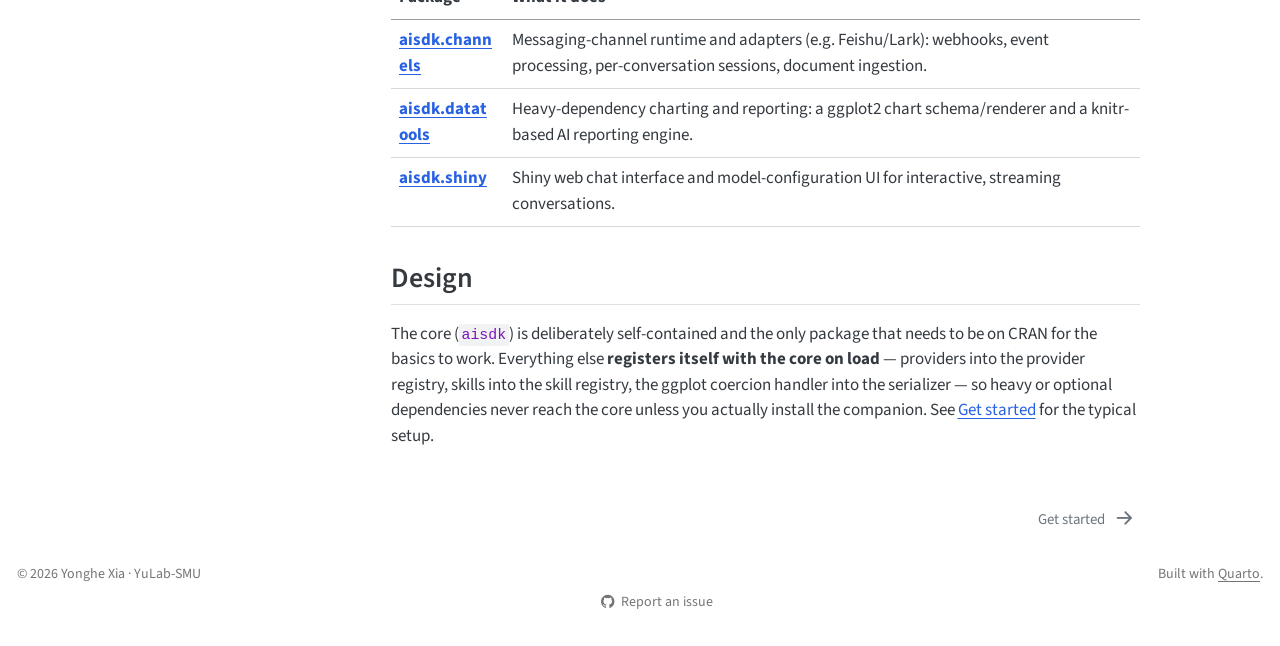
==== commit 9b19cef8: "deploy: 91c6fc7b91583deea83f50b4a94e06d3432e7edc" ====
--- a/index.html
+++ b/index.html
@@ -373,12 +373,14 @@
 
 
 <p><strong>aisdk</strong> is a unified, layered AI toolkit for R. The self-contained core package exposes a single <code>provider:model</code> interface over many AI providers, plus agent / tool / skill base classes and robust request machinery. A family of companion packages extends that core with extra providers, multi-agent orchestration, the Model Context Protocol, a skill ecosystem, messaging channels, charting/reporting, a Shiny web UI, and local model inference — each opt-in, so the core stays lean.</p>
-<div class="code-copy-outer-scaffold"><div class="sourceCode" id="cb1"><pre class="sourceCode r code-with-copy"><code class="sourceCode r"><span id="cb1-1"><a href="#cb1-1" aria-hidden="true" tabindex="-1"></a><span class="co"># Install the core from CRAN</span></span>
-<span id="cb1-2"><a href="#cb1-2" aria-hidden="true" tabindex="-1"></a><span class="fu">install.packages</span>(<span class="st">"aisdk"</span>)</span>
-<span id="cb1-3"><a href="#cb1-3" aria-hidden="true" tabindex="-1"></a></span>
-<span id="cb1-4"><a href="#cb1-4" aria-hidden="true" tabindex="-1"></a><span class="fu">library</span>(aisdk)</span>
-<span id="cb1-5"><a href="#cb1-5" aria-hidden="true" tabindex="-1"></a>chat <span class="ot">&lt;-</span> <span class="fu">create_chat_session</span>(<span class="st">"openai:gpt-4o"</span>)</span>
-<span id="cb1-6"><a href="#cb1-6" aria-hidden="true" tabindex="-1"></a><span class="fu">generate_text</span>(chat, <span class="st">"Summarise the tidyverse in one sentence."</span>)</span></code></pre></div><button title="Copy to Clipboard" class="code-copy-button"><i class="bi"></i></button></div>
+<div class="code-copy-outer-scaffold"><div class="sourceCode" id="cb1"><pre class="sourceCode r code-with-copy"><code class="sourceCode r"><span id="cb1-1"><a href="#cb1-1" aria-hidden="true" tabindex="-1"></a><span class="co"># Install the family from GitHub (recommended while the companion packages</span></span>
+<span id="cb1-2"><a href="#cb1-2" aria-hidden="true" tabindex="-1"></a><span class="co"># make their way onto CRAN). install.packages("pak") first if you need it.</span></span>
+<span id="cb1-3"><a href="#cb1-3" aria-hidden="true" tabindex="-1"></a>pak<span class="sc">::</span><span class="fu">pak</span>(<span class="st">"YuLab-SMU/aisdk"</span>)   <span class="co"># core only; see "Get started" for the full family</span></span>
+<span id="cb1-4"><a href="#cb1-4" aria-hidden="true" tabindex="-1"></a></span>
+<span id="cb1-5"><a href="#cb1-5" aria-hidden="true" tabindex="-1"></a><span class="fu">library</span>(aisdk)</span>
+<span id="cb1-6"><a href="#cb1-6" aria-hidden="true" tabindex="-1"></a>chat <span class="ot">&lt;-</span> <span class="fu">create_chat_session</span>(<span class="st">"openai:gpt-4o"</span>)</span>
+<span id="cb1-7"><a href="#cb1-7" aria-hidden="true" tabindex="-1"></a><span class="fu">generate_text</span>(chat, <span class="st">"Summarise the tidyverse in one sentence."</span>)</span></code></pre></div><button title="Copy to Clipboard" class="code-copy-button"><i class="bi"></i></button></div>
+<p>See <a href="./getting-started.html"><strong>Get started</strong></a> for a one-step install of the whole family.</p>
 <section id="the-family" class="level2">
 <h2 class="anchored" data-anchor-id="the-family">The family</h2>
 <section id="core" class="level3">
@@ -564,7 +566,7 @@
     }
       var localhostRegex = new RegExp(/^(?:http|https):\/\/localhost\:?[0-9]*\//);
       var mailtoRegex = new RegExp(/^mailto:/);
-        var filterRegex = new RegExp("https:\/\/yulab-smu\.github\.io\/aisdk-docs\/");
+        var filterRegex = new RegExp("https:\/\/yulab-smu\.top\/aisdk-docs\/");
       var isInternal = (href) => {
           return filterRegex.test(href) || localhostRegex.test(href) || mailtoRegex.test(href);
       }
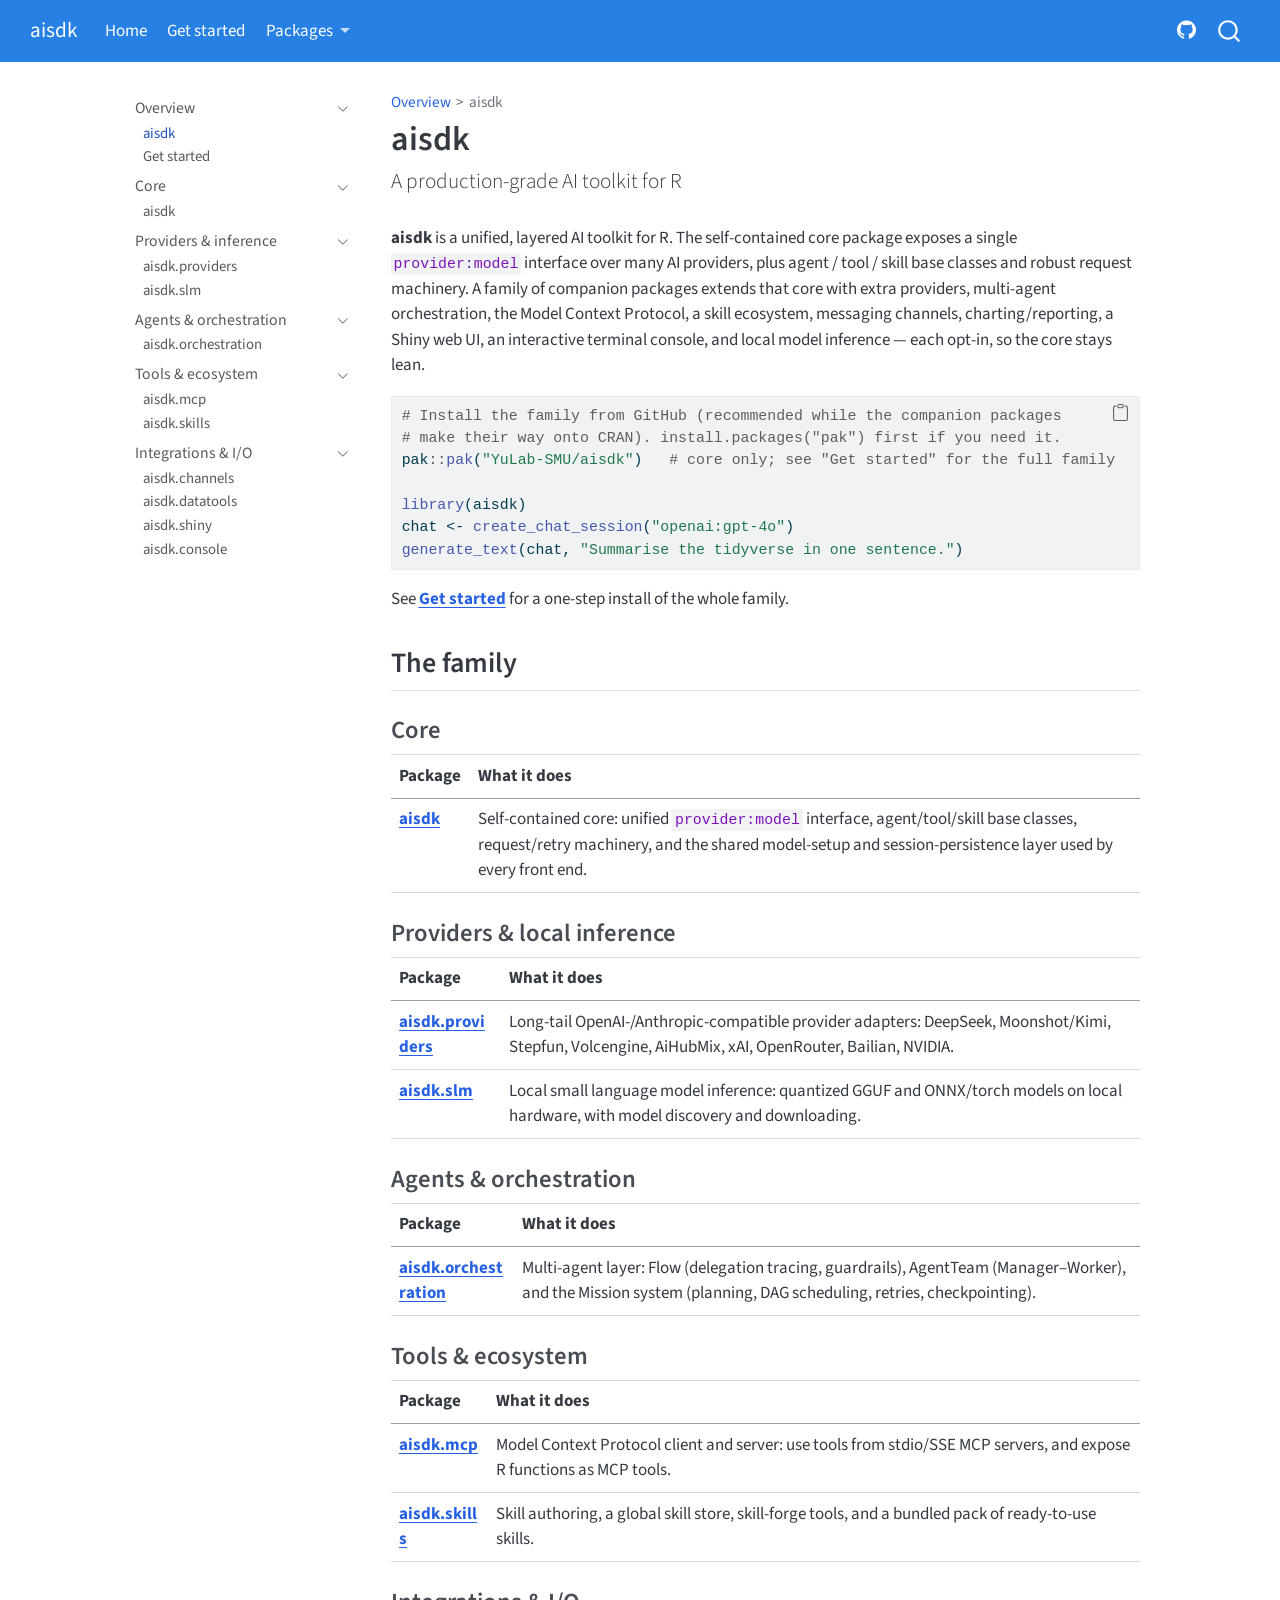
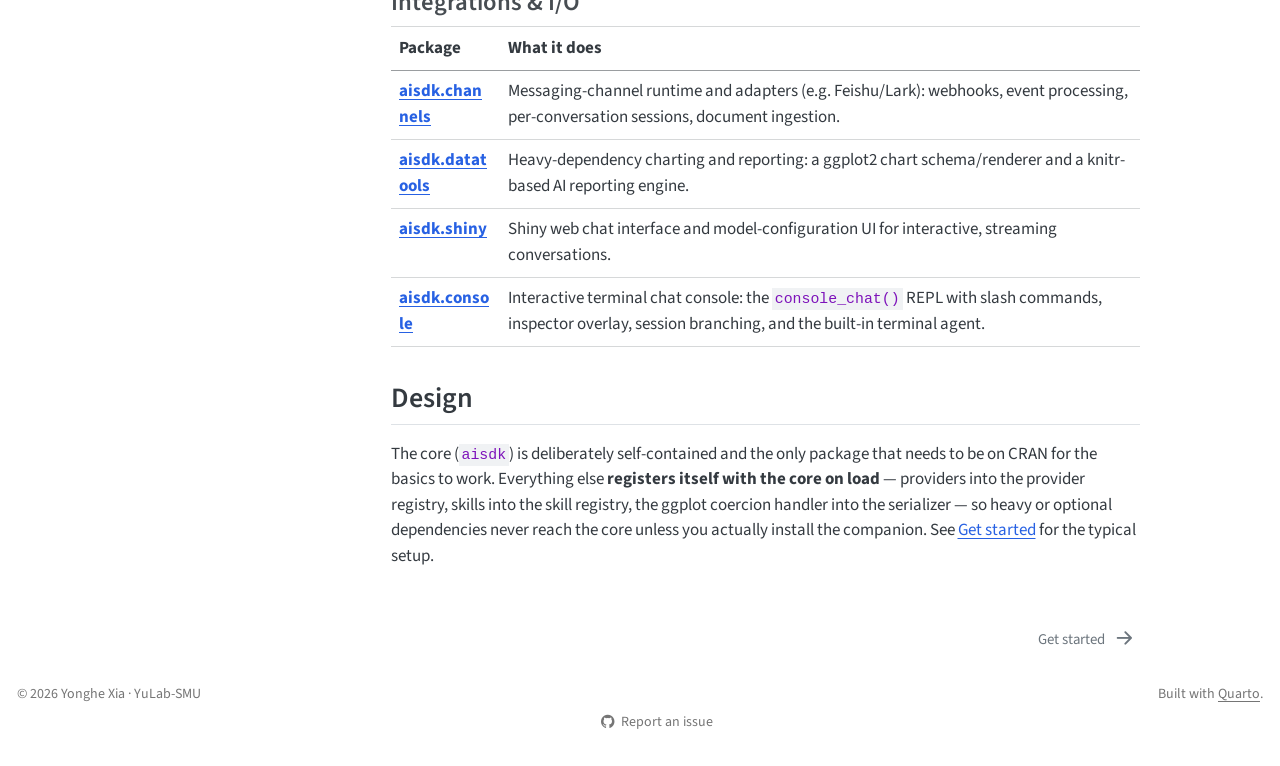
==== commit 4b909059: "deploy: 5152e80a244730a288deb1aae9945b7c5f2b6c2a" ====
--- a/index.html
+++ b/index.html
@@ -78,7 +78,7 @@
 <link href="site_libs/quarto-html/quarto-syntax-highlighting-15634bcf2e68342d4ad2dfa704d543f6.css" rel="stylesheet" id="quarto-text-highlighting-styles">
 <script src="site_libs/bootstrap/bootstrap.min.js"></script>
 <link href="site_libs/bootstrap/bootstrap-icons.css" rel="stylesheet">
-<link href="site_libs/bootstrap/bootstrap-9aaadcc7bd3a96854312fb3be6956d5f.min.css" rel="stylesheet" append-hash="true" id="quarto-bootstrap" data-mode="light">
+<link href="site_libs/bootstrap/bootstrap-e16872440047994247dd28c82fe9c6b4.min.css" rel="stylesheet" append-hash="true" id="quarto-bootstrap" data-mode="light">
 <script id="quarto-search-options" type="application/json">{
   "location": "navbar",
   "copy-button": false,
@@ -178,6 +178,10 @@
         <li>
     <a class="dropdown-item" href="./packages/aisdk.shiny.html">
  <span class="dropdown-text">aisdk.shiny — web UI</span></a>
+  </li>  
+        <li>
+    <a class="dropdown-item" href="./packages/aisdk.console.html">
+ <span class="dropdown-text">aisdk.console — terminal UI</span></a>
   </li>  
     </ul>
   </li>
@@ -341,6 +345,12 @@
  <span class="menu-text">aisdk.shiny</span></a>
   </div>
 </li>
+          <li class="sidebar-item">
+  <div class="sidebar-item-container"> 
+  <a href="./packages/aisdk.console.html" class="sidebar-item-text sidebar-link">
+ <span class="menu-text">aisdk.console</span></a>
+  </div>
+</li>
       </ul>
   </li>
     </ul>
@@ -372,7 +382,7 @@
 </header>
 
 
-<p><strong>aisdk</strong> is a unified, layered AI toolkit for R. The self-contained core package exposes a single <code>provider:model</code> interface over many AI providers, plus agent / tool / skill base classes and robust request machinery. A family of companion packages extends that core with extra providers, multi-agent orchestration, the Model Context Protocol, a skill ecosystem, messaging channels, charting/reporting, a Shiny web UI, and local model inference — each opt-in, so the core stays lean.</p>
+<p><strong>aisdk</strong> is a unified, layered AI toolkit for R. The self-contained core package exposes a single <code>provider:model</code> interface over many AI providers, plus agent / tool / skill base classes and robust request machinery. A family of companion packages extends that core with extra providers, multi-agent orchestration, the Model Context Protocol, a skill ecosystem, messaging channels, charting/reporting, a Shiny web UI, an interactive terminal console, and local model inference — each opt-in, so the core stays lean.</p>
 <div class="code-copy-outer-scaffold"><div class="sourceCode" id="cb1"><pre class="sourceCode r code-with-copy"><code class="sourceCode r"><span id="cb1-1"><a href="#cb1-1" aria-hidden="true" tabindex="-1"></a><span class="co"># Install the family from GitHub (recommended while the companion packages</span></span>
 <span id="cb1-2"><a href="#cb1-2" aria-hidden="true" tabindex="-1"></a><span class="co"># make their way onto CRAN). install.packages("pak") first if you need it.</span></span>
 <span id="cb1-3"><a href="#cb1-3" aria-hidden="true" tabindex="-1"></a>pak<span class="sc">::</span><span class="fu">pak</span>(<span class="st">"YuLab-SMU/aisdk"</span>)   <span class="co"># core only; see "Get started" for the full family</span></span>
@@ -395,7 +405,7 @@
 <tbody>
 <tr class="odd">
 <td><a href="./packages/aisdk.html"><strong>aisdk</strong></a></td>
-<td>Self-contained core: unified <code>provider:model</code> interface, agent/tool/skill base classes, request/retry machinery, and an interactive console.</td>
+<td>Self-contained core: unified <code>provider:model</code> interface, agent/tool/skill base classes, request/retry machinery, and the shared model-setup and session-persistence layer used by every front end.</td>
 </tr>
 </tbody>
 </table>
@@ -480,6 +490,10 @@
 <tr class="odd">
 <td><a href="./packages/aisdk.shiny.html"><strong>aisdk.shiny</strong></a></td>
 <td>Shiny web chat interface and model-configuration UI for interactive, streaming conversations.</td>
+</tr>
+<tr class="even">
+<td><a href="./packages/aisdk.console.html"><strong>aisdk.console</strong></a></td>
+<td>Interactive terminal chat console: the <code>console_chat()</code> REPL with slash commands, inspector overlay, session branching, and the built-in terminal agent.</td>
 </tr>
 </tbody>
 </table>
